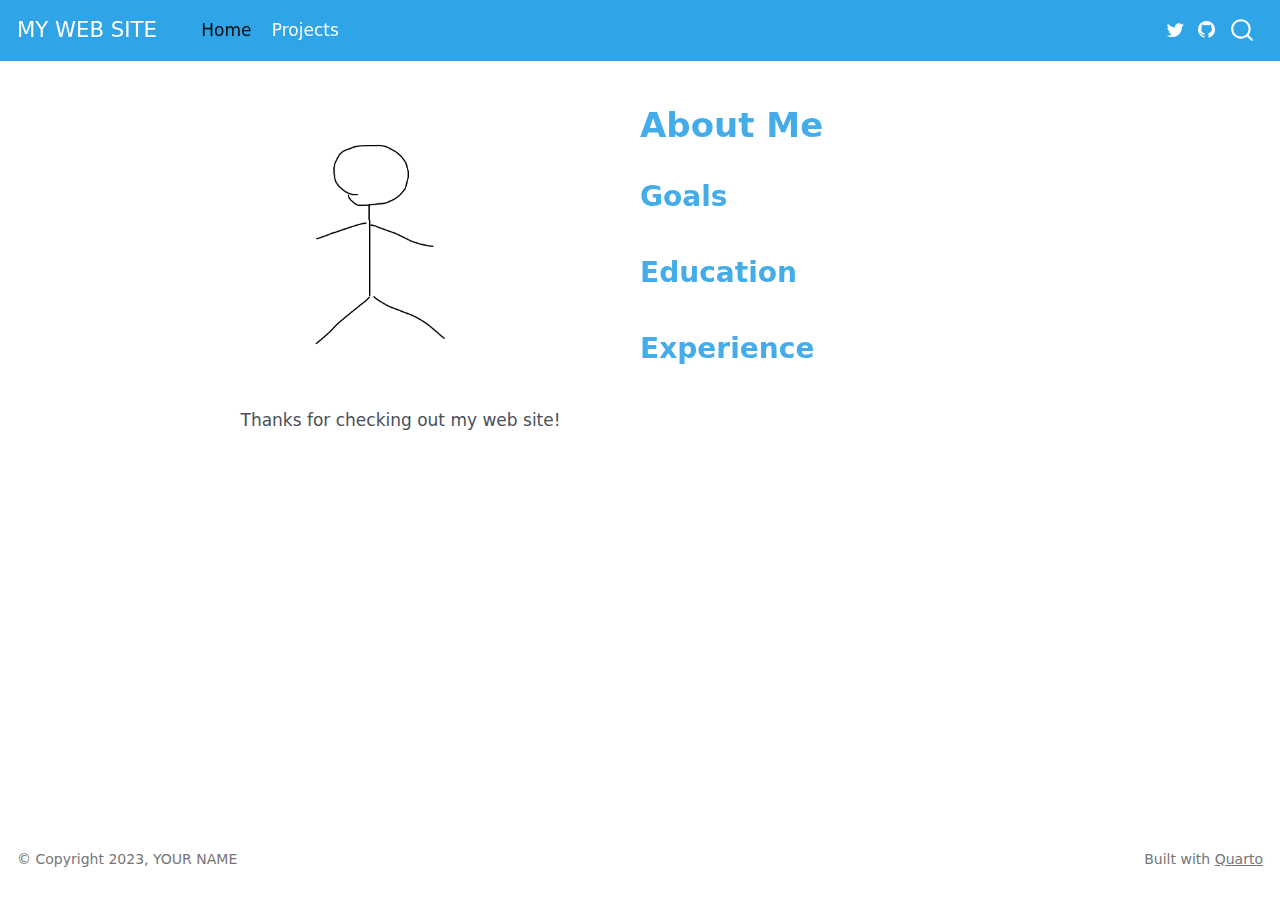
==== docs/index.html @ d1104edb "Initial commit" ====
<!DOCTYPE html>
<html xmlns="http://www.w3.org/1999/xhtml" lang="en" xml:lang="en"><head>

<meta charset="utf-8">
<meta name="generator" content="quarto-1.3.361">

<meta name="viewport" content="width=device-width, initial-scale=1.0, user-scalable=yes">


<title>MY WEB SITE - About Me</title>
<style>
code{white-space: pre-wrap;}
span.smallcaps{font-variant: small-caps;}
div.columns{display: flex; gap: min(4vw, 1.5em);}
div.column{flex: auto; overflow-x: auto;}
div.hanging-indent{margin-left: 1.5em; text-indent: -1.5em;}
ul.task-list{list-style: none;}
ul.task-list li input[type="checkbox"] {
  width: 0.8em;
  margin: 0 0.8em 0.2em -1em; /* quarto-specific, see https://github.com/quarto-dev/quarto-cli/issues/4556 */ 
  vertical-align: middle;
}
</style>


<script src="site_libs/quarto-nav/quarto-nav.js"></script>
<script src="site_libs/quarto-nav/headroom.min.js"></script>
<script src="site_libs/clipboard/clipboard.min.js"></script>
<script src="site_libs/quarto-search/autocomplete.umd.js"></script>
<script src="site_libs/quarto-search/fuse.min.js"></script>
<script src="site_libs/quarto-search/quarto-search.js"></script>
<meta name="quarto:offset" content="./">
<script src="site_libs/quarto-html/quarto.js"></script>
<script src="site_libs/quarto-html/popper.min.js"></script>
<script src="site_libs/quarto-html/tippy.umd.min.js"></script>
<link href="site_libs/quarto-html/tippy.css" rel="stylesheet">
<link href="site_libs/quarto-html/quarto-syntax-highlighting.css" rel="stylesheet" id="quarto-text-highlighting-styles">
<script src="site_libs/bootstrap/bootstrap.min.js"></script>
<link href="site_libs/bootstrap/bootstrap-icons.css" rel="stylesheet">
<link href="site_libs/bootstrap/bootstrap.min.css" rel="stylesheet" id="quarto-bootstrap" data-mode="light">
<script id="quarto-search-options" type="application/json">{
  "location": "navbar",
  "copy-button": false,
  "collapse-after": 3,
  "panel-placement": "end",
  "type": "overlay",
  "limit": 20,
  "language": {
    "search-no-results-text": "No results",
    "search-matching-documents-text": "matching documents",
    "search-copy-link-title": "Copy link to search",
    "search-hide-matches-text": "Hide additional matches",
    "search-more-match-text": "more match in this document",
    "search-more-matches-text": "more matches in this document",
    "search-clear-button-title": "Clear",
    "search-detached-cancel-button-title": "Cancel",
    "search-submit-button-title": "Submit",
    "search-label": "Search"
  }
}</script>


</head>

<body class="nav-fixed fullcontent">

<div id="quarto-search-results"></div>
  <header id="quarto-header" class="headroom fixed-top">
    <nav class="navbar navbar-expand-lg navbar-dark ">
      <div class="navbar-container container-fluid">
      <div class="navbar-brand-container">
    <a class="navbar-brand" href="./index.html">
    <span class="navbar-title">MY WEB SITE</span>
    </a>
  </div>
            <div id="quarto-search" class="" title="Search"></div>
          <button class="navbar-toggler" type="button" data-bs-toggle="collapse" data-bs-target="#navbarCollapse" aria-controls="navbarCollapse" aria-expanded="false" aria-label="Toggle navigation" onclick="if (window.quartoToggleHeadroom) { window.quartoToggleHeadroom(); }">
  <span class="navbar-toggler-icon"></span>
</button>
          <div class="collapse navbar-collapse" id="navbarCollapse">
            <ul class="navbar-nav navbar-nav-scroll me-auto">
  <li class="nav-item">
    <a class="nav-link active" href="./index.html" rel="" target="" aria-current="page">
 <span class="menu-text">Home</span></a>
  </li>  
  <li class="nav-item">
    <a class="nav-link" href="./projects.html" rel="" target="">
 <span class="menu-text">Projects</span></a>
  </li>  
</ul>
            <div class="quarto-navbar-tools ms-auto">
    <a href="https://twitter.com/" title="" class="quarto-navigation-tool px-1" aria-label=""><i class="bi bi-twitter"></i></a>
    <a href="https://github.com/YOURUSERNAME/YOURREPO" title="" class="quarto-navigation-tool px-1" aria-label=""><i class="bi bi-github"></i></a>
</div>
          </div> <!-- /navcollapse -->
      </div> <!-- /container-fluid -->
    </nav>
</header>
<!-- content -->
<div id="quarto-content" class="quarto-container page-columns page-rows-contents page-layout-article page-navbar">
<!-- sidebar -->
<!-- margin-sidebar -->
    
<!-- main -->
<main class="content page-columns page-full" id="quarto-document-content">



<div class="quarto-about-broadside column-page">
  <div class="about-main">
    <div class="about-entity" style="background-image: url('img/profile.png')"></div>
    <div class="about-contents"><header id="title-block-header" class="quarto-title-block default">
<div class="quarto-title">
<h1 class="title">About Me</h1>
</div>
<div class="quarto-title-meta">
  </div>
</header><div id="me">
<section id="goals" class="level2">
<h2 data-anchor-id="goals">Goals</h2>
</section>
<section id="education" class="level2">
<h2 data-anchor-id="education">Education</h2>
</section>
<section id="experience" class="level2">
<h2 data-anchor-id="experience">Experience</h2>
</section>
</div></div>
  </div>
</div>

<p>Thanks for checking out my web site!</p>




</main> <!-- /main -->
<script id="quarto-html-after-body" type="application/javascript">
window.document.addEventListener("DOMContentLoaded", function (event) {
  const toggleBodyColorMode = (bsSheetEl) => {
    const mode = bsSheetEl.getAttribute("data-mode");
    const bodyEl = window.document.querySelector("body");
    if (mode === "dark") {
      bodyEl.classList.add("quarto-dark");
      bodyEl.classList.remove("quarto-light");
    } else {
      bodyEl.classList.add("quarto-light");
      bodyEl.classList.remove("quarto-dark");
    }
  }
  const toggleBodyColorPrimary = () => {
    const bsSheetEl = window.document.querySelector("link#quarto-bootstrap");
    if (bsSheetEl) {
      toggleBodyColorMode(bsSheetEl);
    }
  }
  toggleBodyColorPrimary();  
  const isCodeAnnotation = (el) => {
    for (const clz of el.classList) {
      if (clz.startsWith('code-annotation-')) {                     
        return true;
      }
    }
    return false;
  }
  const clipboard = new window.ClipboardJS('.code-copy-button', {
    text: function(trigger) {
      const codeEl = trigger.previousElementSibling.cloneNode(true);
      for (const childEl of codeEl.children) {
        if (isCodeAnnotation(childEl)) {
          childEl.remove();
        }
      }
      return codeEl.innerText;
    }
  });
  clipboard.on('success', function(e) {
    // button target
    const button = e.trigger;
    // don't keep focus
    button.blur();
    // flash "checked"
    button.classList.add('code-copy-button-checked');
    var currentTitle = button.getAttribute("title");
    button.setAttribute("title", "Copied!");
    let tooltip;
    if (window.bootstrap) {
      button.setAttribute("data-bs-toggle", "tooltip");
      button.setAttribute("data-bs-placement", "left");
      button.setAttribute("data-bs-title", "Copied!");
      tooltip = new bootstrap.Tooltip(button, 
        { trigger: "manual", 
          customClass: "code-copy-button-tooltip",
          offset: [0, -8]});
      tooltip.show();    
    }
    setTimeout(function() {
      if (tooltip) {
        tooltip.hide();
        button.removeAttribute("data-bs-title");
        button.removeAttribute("data-bs-toggle");
        button.removeAttribute("data-bs-placement");
      }
      button.setAttribute("title", currentTitle);
      button.classList.remove('code-copy-button-checked');
    }, 1000);
    // clear code selection
    e.clearSelection();
  });
  function tippyHover(el, contentFn) {
    const config = {
      allowHTML: true,
      content: contentFn,
      maxWidth: 500,
      delay: 100,
      arrow: false,
      appendTo: function(el) {
          return el.parentElement;
      },
      interactive: true,
      interactiveBorder: 10,
      theme: 'quarto',
      placement: 'bottom-start'
    };
    window.tippy(el, config); 
  }
  const noterefs = window.document.querySelectorAll('a[role="doc-noteref"]');
  for (var i=0; i<noterefs.length; i++) {
    const ref = noterefs[i];
    tippyHover(ref, function() {
      // use id or data attribute instead here
      let href = ref.getAttribute('data-footnote-href') || ref.getAttribute('href');
      try { href = new URL(href).hash; } catch {}
      const id = href.replace(/^#\/?/, "");
      const note = window.document.getElementById(id);
      return note.innerHTML;
    });
  }
      let selectedAnnoteEl;
      const selectorForAnnotation = ( cell, annotation) => {
        let cellAttr = 'data-code-cell="' + cell + '"';
        let lineAttr = 'data-code-annotation="' +  annotation + '"';
        const selector = 'span[' + cellAttr + '][' + lineAttr + ']';
        return selector;
      }
      const selectCodeLines = (annoteEl) => {
        const doc = window.document;
        const targetCell = annoteEl.getAttribute("data-target-cell");
        const targetAnnotation = annoteEl.getAttribute("data-target-annotation");
        const annoteSpan = window.document.querySelector(selectorForAnnotation(targetCell, targetAnnotation));
        const lines = annoteSpan.getAttribute("data-code-lines").split(",");
        const lineIds = lines.map((line) => {
          return targetCell + "-" + line;
        })
        let top = null;
        let height = null;
        let parent = null;
        if (lineIds.length > 0) {
            //compute the position of the single el (top and bottom and make a div)
            const el = window.document.getElementById(lineIds[0]);
            top = el.offsetTop;
            height = el.offsetHeight;
            parent = el.parentElement.parentElement;
          if (lineIds.length > 1) {
            const lastEl = window.document.getElementById(lineIds[lineIds.length - 1]);
            const bottom = lastEl.offsetTop + lastEl.offsetHeight;
            height = bottom - top;
          }
          if (top !== null && height !== null && parent !== null) {
            // cook up a div (if necessary) and position it 
            let div = window.document.getElementById("code-annotation-line-highlight");
            if (div === null) {
              div = window.document.createElement("div");
              div.setAttribute("id", "code-annotation-line-highlight");
              div.style.position = 'absolute';
              parent.appendChild(div);
            }
            div.style.top = top - 2 + "px";
            div.style.height = height + 4 + "px";
            let gutterDiv = window.document.getElementById("code-annotation-line-highlight-gutter");
            if (gutterDiv === null) {
              gutterDiv = window.document.createElement("div");
              gutterDiv.setAttribute("id", "code-annotation-line-highlight-gutter");
              gutterDiv.style.position = 'absolute';
              const codeCell = window.document.getElementById(targetCell);
              const gutter = codeCell.querySelector('.code-annotation-gutter');
              gutter.appendChild(gutterDiv);
            }
            gutterDiv.style.top = top - 2 + "px";
            gutterDiv.style.height = height + 4 + "px";
          }
          selectedAnnoteEl = annoteEl;
        }
      };
      const unselectCodeLines = () => {
        const elementsIds = ["code-annotation-line-highlight", "code-annotation-line-highlight-gutter"];
        elementsIds.forEach((elId) => {
          const div = window.document.getElementById(elId);
          if (div) {
            div.remove();
          }
        });
        selectedAnnoteEl = undefined;
      };
      // Attach click handler to the DT
      const annoteDls = window.document.querySelectorAll('dt[data-target-cell]');
      for (const annoteDlNode of annoteDls) {
        annoteDlNode.addEventListener('click', (event) => {
          const clickedEl = event.target;
          if (clickedEl !== selectedAnnoteEl) {
            unselectCodeLines();
            const activeEl = window.document.querySelector('dt[data-target-cell].code-annotation-active');
            if (activeEl) {
              activeEl.classList.remove('code-annotation-active');
            }
            selectCodeLines(clickedEl);
            clickedEl.classList.add('code-annotation-active');
          } else {
            // Unselect the line
            unselectCodeLines();
            clickedEl.classList.remove('code-annotation-active');
          }
        });
      }
  const findCites = (el) => {
    const parentEl = el.parentElement;
    if (parentEl) {
      const cites = parentEl.dataset.cites;
      if (cites) {
        return {
          el,
          cites: cites.split(' ')
        };
      } else {
        return findCites(el.parentElement)
      }
    } else {
      return undefined;
    }
  };
  var bibliorefs = window.document.querySelectorAll('a[role="doc-biblioref"]');
  for (var i=0; i<bibliorefs.length; i++) {
    const ref = bibliorefs[i];
    const citeInfo = findCites(ref);
    if (citeInfo) {
      tippyHover(citeInfo.el, function() {
        var popup = window.document.createElement('div');
        citeInfo.cites.forEach(function(cite) {
          var citeDiv = window.document.createElement('div');
          citeDiv.classList.add('hanging-indent');
          citeDiv.classList.add('csl-entry');
          var biblioDiv = window.document.getElementById('ref-' + cite);
          if (biblioDiv) {
            citeDiv.innerHTML = biblioDiv.innerHTML;
          }
          popup.appendChild(citeDiv);
        });
        return popup.innerHTML;
      });
    }
  }
});
</script>
</div> <!-- /content -->
<footer class="footer">
  <div class="nav-footer">
    <div class="nav-footer-left">© Copyright 2023, YOUR NAME</div>   
    <div class="nav-footer-center">
      &nbsp;
    </div>
    <div class="nav-footer-right">Built with <a href="https://quarto.org/">Quarto</a></div>
  </div>
</footer>



</body></html>
---- docs/site_libs/quarto-html/tippy.css ----
.tippy-box[data-animation=fade][data-state=hidden]{opacity:0}[data-tippy-root]{max-width:calc(100vw - 10px)}.tippy-box{position:relative;background-color:#333;color:#fff;border-radius:4px;font-size:14px;line-height:1.4;white-space:normal;outline:0;transition-property:transform,visibility,opacity}.tippy-box[data-placement^=top]>.tippy-arrow{bottom:0}.tippy-box[data-placement^=top]>.tippy-arrow:before{bottom:-7px;left:0;border-width:8px 8px 0;border-top-color:initial;transform-origin:center top}.tippy-box[data-placement^=bottom]>.tippy-arrow{top:0}.tippy-box[data-placement^=bottom]>.tippy-arrow:before{top:-7px;left:0;border-width:0 8px 8px;border-bottom-color:initial;transform-origin:center bottom}.tippy-box[data-placement^=left]>.tippy-arrow{right:0}.tippy-box[data-placement^=left]>.tippy-arrow:before{border-width:8px 0 8px 8px;border-left-color:initial;right:-7px;transform-origin:center left}.tippy-box[data-placement^=right]>.tippy-arrow{left:0}.tippy-box[data-placement^=right]>.tippy-arrow:before{left:-7px;border-width:8px 8px 8px 0;border-right-color:initial;transform-origin:center right}.tippy-box[data-inertia][data-state=visible]{transition-timing-function:cubic-bezier(.54,1.5,.38,1.11)}.tippy-arrow{width:16px;height:16px;color:#333}.tippy-arrow:before{content:"";position:absolute;border-color:transparent;border-style:solid}.tippy-content{position:relative;padding:5px 9px;z-index:1}
---- docs/site_libs/quarto-html/quarto-syntax-highlighting.css ----
/* quarto syntax highlight colors */
:root {
  --quarto-hl-ot-color: #003B4F;
  --quarto-hl-at-color: #657422;
  --quarto-hl-ss-color: #20794D;
  --quarto-hl-an-color: #5E5E5E;
  --quarto-hl-fu-color: #4758AB;
  --quarto-hl-st-color: #20794D;
  --quarto-hl-cf-color: #003B4F;
  --quarto-hl-op-color: #5E5E5E;
  --quarto-hl-er-color: #AD0000;
  --quarto-hl-bn-color: #AD0000;
  --quarto-hl-al-color: #AD0000;
  --quarto-hl-va-color: #111111;
  --quarto-hl-bu-color: inherit;
  --quarto-hl-ex-color: inherit;
  --quarto-hl-pp-color: #AD0000;
  --quarto-hl-in-color: #5E5E5E;
  --quarto-hl-vs-color: #20794D;
  --quarto-hl-wa-color: #5E5E5E;
  --quarto-hl-do-color: #5E5E5E;
  --quarto-hl-im-color: #00769E;
  --quarto-hl-ch-color: #20794D;
  --quarto-hl-dt-color: #AD0000;
  --quarto-hl-fl-color: #AD0000;
  --quarto-hl-co-color: #5E5E5E;
  --quarto-hl-cv-color: #5E5E5E;
  --quarto-hl-cn-color: #8f5902;
  --quarto-hl-sc-color: #5E5E5E;
  --quarto-hl-dv-color: #AD0000;
  --quarto-hl-kw-color: #003B4F;
}

/* other quarto variables */
:root {
  --quarto-font-monospace: SFMono-Regular, Menlo, Monaco, Consolas, "Liberation Mono", "Courier New", monospace;
}

pre > code.sourceCode > span {
  color: #003B4F;
}

code span {
  color: #003B4F;
}

code.sourceCode > span {
  color: #003B4F;
}

div.sourceCode,
div.sourceCode pre.sourceCode {
  color: #003B4F;
}

code span.ot {
  color: #003B4F;
  font-style: inherit;
}

code span.at {
  color: #657422;
  font-style: inherit;
}

code span.ss {
  color: #20794D;
  font-style: inherit;
}

code span.an {
  color: #5E5E5E;
  font-style: inherit;
}

code span.fu {
  color: #4758AB;
  font-style: inherit;
}

code span.st {
  color: #20794D;
  font-style: inherit;
}

code span.cf {
  color: #003B4F;
  font-style: inherit;
}

code span.op {
  color: #5E5E5E;
  font-style: inherit;
}

code span.er {
  color: #AD0000;
  font-style: inherit;
}

code span.bn {
  color: #AD0000;
  font-style: inherit;
}

code span.al {
  color: #AD0000;
  font-style: inherit;
}

code span.va {
  color: #111111;
  font-style: inherit;
}

code span.bu {
  font-style: inherit;
}

code span.ex {
  font-style: inherit;
}

code span.pp {
  color: #AD0000;
  font-style: inherit;
}

code span.in {
  color: #5E5E5E;
  font-style: inherit;
}

code span.vs {
  color: #20794D;
  font-style: inherit;
}

code span.wa {
  color: #5E5E5E;
  font-style: italic;
}

code span.do {
  color: #5E5E5E;
  font-style: italic;
}

code span.im {
  color: #00769E;
  font-style: inherit;
}

code span.ch {
  color: #20794D;
  font-style: inherit;
}

code span.dt {
  color: #AD0000;
  font-style: inherit;
}

code span.fl {
  color: #AD0000;
  font-style: inherit;
}

code span.co {
  color: #5E5E5E;
  font-style: inherit;
}

code span.cv {
  color: #5E5E5E;
  font-style: italic;
}

code span.cn {
  color: #8f5902;
  font-style: inherit;
}

code span.sc {
  color: #5E5E5E;
  font-style: inherit;
}

code span.dv {
  color: #AD0000;
  font-style: inherit;
}

code span.kw {
  color: #003B4F;
  font-style: inherit;
}

.prevent-inlining {
  content: "</";
}

/*# sourceMappingURL=debc5d5d77c3f9108843748ff7464032.css.map */
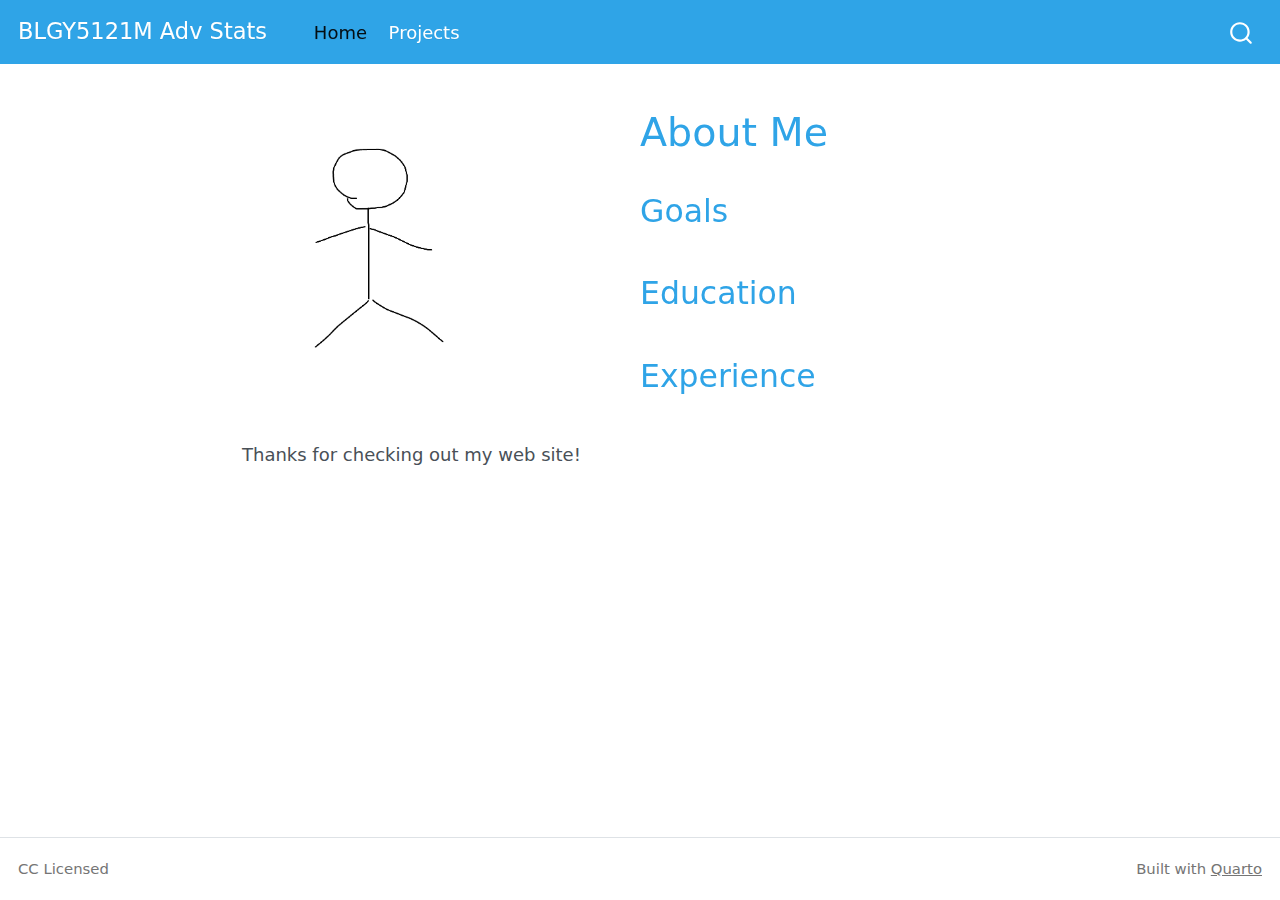
==== commit 05039394: "template website" ====
--- a/docs/index.html
+++ b/docs/index.html
@@ -2,12 +2,12 @@
 <html xmlns="http://www.w3.org/1999/xhtml" lang="en" xml:lang="en"><head>
 
 <meta charset="utf-8">
-<meta name="generator" content="quarto-1.3.361">
+<meta name="generator" content="quarto-1.2.335">
 
 <meta name="viewport" content="width=device-width, initial-scale=1.0, user-scalable=yes">
 
 
-<title>MY WEB SITE - About Me</title>
+<title>BLGY5121M Adv Stats - About Me</title>
 <style>
 code{white-space: pre-wrap;}
 span.smallcaps{font-variant: small-caps;}
@@ -17,7 +17,7 @@
 ul.task-list{list-style: none;}
 ul.task-list li input[type="checkbox"] {
   width: 0.8em;
-  margin: 0 0.8em 0.2em -1em; /* quarto-specific, see https://github.com/quarto-dev/quarto-cli/issues/4556 */ 
+  margin: 0 0.8em 0.2em -1.6em;
   vertical-align: middle;
 }
 </style>
@@ -54,8 +54,7 @@
     "search-more-matches-text": "more matches in this document",
     "search-clear-button-title": "Clear",
     "search-detached-cancel-button-title": "Cancel",
-    "search-submit-button-title": "Submit",
-    "search-label": "Search"
+    "search-submit-button-title": "Submit"
   }
 }</script>
 
@@ -70,28 +69,24 @@
       <div class="navbar-container container-fluid">
       <div class="navbar-brand-container">
     <a class="navbar-brand" href="./index.html">
-    <span class="navbar-title">MY WEB SITE</span>
+    <span class="navbar-title">BLGY5121M Adv Stats</span>
     </a>
   </div>
-            <div id="quarto-search" class="" title="Search"></div>
           <button class="navbar-toggler" type="button" data-bs-toggle="collapse" data-bs-target="#navbarCollapse" aria-controls="navbarCollapse" aria-expanded="false" aria-label="Toggle navigation" onclick="if (window.quartoToggleHeadroom) { window.quartoToggleHeadroom(); }">
   <span class="navbar-toggler-icon"></span>
 </button>
           <div class="collapse navbar-collapse" id="navbarCollapse">
             <ul class="navbar-nav navbar-nav-scroll me-auto">
   <li class="nav-item">
-    <a class="nav-link active" href="./index.html" rel="" target="" aria-current="page">
+    <a class="nav-link active" href="./index.html" aria-current="page">
  <span class="menu-text">Home</span></a>
   </li>  
   <li class="nav-item">
-    <a class="nav-link" href="./projects.html" rel="" target="">
+    <a class="nav-link" href="./projects.html">
  <span class="menu-text">Projects</span></a>
   </li>  
 </ul>
-            <div class="quarto-navbar-tools ms-auto">
-    <a href="https://twitter.com/" title="" class="quarto-navigation-tool px-1" aria-label=""><i class="bi bi-twitter"></i></a>
-    <a href="https://github.com/YOURUSERNAME/YOURREPO" title="" class="quarto-navigation-tool px-1" aria-label=""><i class="bi bi-github"></i></a>
-</div>
+              <div id="quarto-search" class="" title="Search"></div>
           </div> <!-- /navcollapse -->
       </div> <!-- /container-fluid -->
     </nav>
@@ -155,23 +150,9 @@
     }
   }
   toggleBodyColorPrimary();  
-  const isCodeAnnotation = (el) => {
-    for (const clz of el.classList) {
-      if (clz.startsWith('code-annotation-')) {                     
-        return true;
-      }
-    }
-    return false;
-  }
   const clipboard = new window.ClipboardJS('.code-copy-button', {
-    text: function(trigger) {
-      const codeEl = trigger.previousElementSibling.cloneNode(true);
-      for (const childEl of codeEl.children) {
-        if (isCodeAnnotation(childEl)) {
-          childEl.remove();
-        }
-      }
-      return codeEl.innerText;
+    target: function(trigger) {
+      return trigger.previousElementSibling;
     }
   });
   clipboard.on('success', function(e) {
@@ -236,92 +217,6 @@
       return note.innerHTML;
     });
   }
-      let selectedAnnoteEl;
-      const selectorForAnnotation = ( cell, annotation) => {
-        let cellAttr = 'data-code-cell="' + cell + '"';
-        let lineAttr = 'data-code-annotation="' +  annotation + '"';
-        const selector = 'span[' + cellAttr + '][' + lineAttr + ']';
-        return selector;
-      }
-      const selectCodeLines = (annoteEl) => {
-        const doc = window.document;
-        const targetCell = annoteEl.getAttribute("data-target-cell");
-        const targetAnnotation = annoteEl.getAttribute("data-target-annotation");
-        const annoteSpan = window.document.querySelector(selectorForAnnotation(targetCell, targetAnnotation));
-        const lines = annoteSpan.getAttribute("data-code-lines").split(",");
-        const lineIds = lines.map((line) => {
-          return targetCell + "-" + line;
-        })
-        let top = null;
-        let height = null;
-        let parent = null;
-        if (lineIds.length > 0) {
-            //compute the position of the single el (top and bottom and make a div)
-            const el = window.document.getElementById(lineIds[0]);
-            top = el.offsetTop;
-            height = el.offsetHeight;
-            parent = el.parentElement.parentElement;
-          if (lineIds.length > 1) {
-            const lastEl = window.document.getElementById(lineIds[lineIds.length - 1]);
-            const bottom = lastEl.offsetTop + lastEl.offsetHeight;
-            height = bottom - top;
-          }
-          if (top !== null && height !== null && parent !== null) {
-            // cook up a div (if necessary) and position it 
-            let div = window.document.getElementById("code-annotation-line-highlight");
-            if (div === null) {
-              div = window.document.createElement("div");
-              div.setAttribute("id", "code-annotation-line-highlight");
-              div.style.position = 'absolute';
-              parent.appendChild(div);
-            }
-            div.style.top = top - 2 + "px";
-            div.style.height = height + 4 + "px";
-            let gutterDiv = window.document.getElementById("code-annotation-line-highlight-gutter");
-            if (gutterDiv === null) {
-              gutterDiv = window.document.createElement("div");
-              gutterDiv.setAttribute("id", "code-annotation-line-highlight-gutter");
-              gutterDiv.style.position = 'absolute';
-              const codeCell = window.document.getElementById(targetCell);
-              const gutter = codeCell.querySelector('.code-annotation-gutter');
-              gutter.appendChild(gutterDiv);
-            }
-            gutterDiv.style.top = top - 2 + "px";
-            gutterDiv.style.height = height + 4 + "px";
-          }
-          selectedAnnoteEl = annoteEl;
-        }
-      };
-      const unselectCodeLines = () => {
-        const elementsIds = ["code-annotation-line-highlight", "code-annotation-line-highlight-gutter"];
-        elementsIds.forEach((elId) => {
-          const div = window.document.getElementById(elId);
-          if (div) {
-            div.remove();
-          }
-        });
-        selectedAnnoteEl = undefined;
-      };
-      // Attach click handler to the DT
-      const annoteDls = window.document.querySelectorAll('dt[data-target-cell]');
-      for (const annoteDlNode of annoteDls) {
-        annoteDlNode.addEventListener('click', (event) => {
-          const clickedEl = event.target;
-          if (clickedEl !== selectedAnnoteEl) {
-            unselectCodeLines();
-            const activeEl = window.document.querySelector('dt[data-target-cell].code-annotation-active');
-            if (activeEl) {
-              activeEl.classList.remove('code-annotation-active');
-            }
-            selectCodeLines(clickedEl);
-            clickedEl.classList.add('code-annotation-active');
-          } else {
-            // Unselect the line
-            unselectCodeLines();
-            clickedEl.classList.remove('code-annotation-active');
-          }
-        });
-      }
   const findCites = (el) => {
     const parentEl = el.parentElement;
     if (parentEl) {
@@ -364,10 +259,7 @@
 </div> <!-- /content -->
 <footer class="footer">
   <div class="nav-footer">
-    <div class="nav-footer-left">© Copyright 2023, YOUR NAME</div>   
-    <div class="nav-footer-center">
-      &nbsp;
-    </div>
+    <div class="nav-footer-left">CC Licensed</div>   
     <div class="nav-footer-right">Built with <a href="https://quarto.org/">Quarto</a></div>
   </div>
 </footer>
--- a/docs/site_libs/quarto-html/quarto-syntax-highlighting.css
+++ b/docs/site_libs/quarto-html/quarto-syntax-highlighting.css
@@ -55,85 +55,62 @@
 
 code span.ot {
   color: #003B4F;
-  font-style: inherit;
 }
 
 code span.at {
   color: #657422;
-  font-style: inherit;
 }
 
 code span.ss {
   color: #20794D;
-  font-style: inherit;
 }
 
 code span.an {
   color: #5E5E5E;
-  font-style: inherit;
 }
 
 code span.fu {
   color: #4758AB;
-  font-style: inherit;
 }
 
 code span.st {
   color: #20794D;
-  font-style: inherit;
 }
 
 code span.cf {
   color: #003B4F;
-  font-style: inherit;
 }
 
 code span.op {
   color: #5E5E5E;
-  font-style: inherit;
 }
 
 code span.er {
   color: #AD0000;
-  font-style: inherit;
 }
 
 code span.bn {
   color: #AD0000;
-  font-style: inherit;
 }
 
 code span.al {
   color: #AD0000;
-  font-style: inherit;
 }
 
 code span.va {
   color: #111111;
-  font-style: inherit;
-}
-
-code span.bu {
-  font-style: inherit;
-}
-
-code span.ex {
-  font-style: inherit;
 }
 
 code span.pp {
   color: #AD0000;
-  font-style: inherit;
 }
 
 code span.in {
   color: #5E5E5E;
-  font-style: inherit;
 }
 
 code span.vs {
   color: #20794D;
-  font-style: inherit;
 }
 
 code span.wa {
@@ -148,27 +125,22 @@
 
 code span.im {
   color: #00769E;
-  font-style: inherit;
 }
 
 code span.ch {
   color: #20794D;
-  font-style: inherit;
 }
 
 code span.dt {
   color: #AD0000;
-  font-style: inherit;
 }
 
 code span.fl {
   color: #AD0000;
-  font-style: inherit;
 }
 
 code span.co {
   color: #5E5E5E;
-  font-style: inherit;
 }
 
 code span.cv {
@@ -178,22 +150,18 @@
 
 code span.cn {
   color: #8f5902;
-  font-style: inherit;
 }
 
 code span.sc {
   color: #5E5E5E;
-  font-style: inherit;
 }
 
 code span.dv {
   color: #AD0000;
-  font-style: inherit;
 }
 
 code span.kw {
   color: #003B4F;
-  font-style: inherit;
 }
 
 .prevent-inlining {
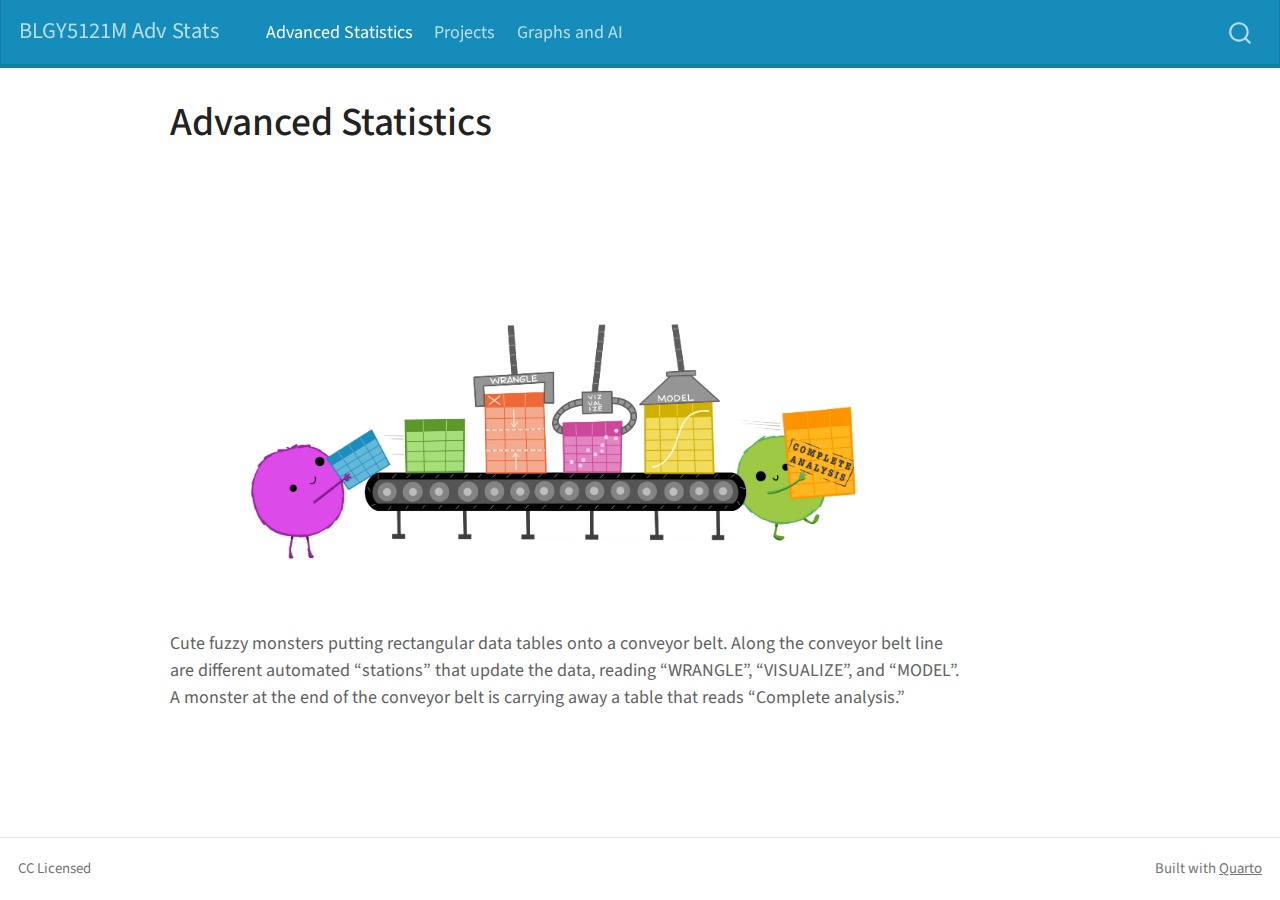
==== commit b4129113: "graphs" ====
--- a/docs/index.html
+++ b/docs/index.html
@@ -7,7 +7,7 @@
 <meta name="viewport" content="width=device-width, initial-scale=1.0, user-scalable=yes">
 
 
-<title>BLGY5121M Adv Stats - About Me</title>
+<title>BLGY5121M Adv Stats - Advanced Statistics</title>
 <style>
 code{white-space: pre-wrap;}
 span.smallcaps{font-variant: small-caps;}
@@ -33,6 +33,7 @@
 <script src="site_libs/quarto-html/quarto.js"></script>
 <script src="site_libs/quarto-html/popper.min.js"></script>
 <script src="site_libs/quarto-html/tippy.umd.min.js"></script>
+<script src="site_libs/quarto-html/anchor.min.js"></script>
 <link href="site_libs/quarto-html/tippy.css" rel="stylesheet">
 <link href="site_libs/quarto-html/quarto-syntax-highlighting.css" rel="stylesheet" id="quarto-text-highlighting-styles">
 <script src="site_libs/bootstrap/bootstrap.min.js"></script>
@@ -61,7 +62,7 @@
 
 </head>
 
-<body class="nav-fixed fullcontent">
+<body class="nav-fixed">
 
 <div id="quarto-search-results"></div>
   <header id="quarto-header" class="headroom fixed-top">
@@ -79,11 +80,15 @@
             <ul class="navbar-nav navbar-nav-scroll me-auto">
   <li class="nav-item">
     <a class="nav-link active" href="./index.html" aria-current="page">
- <span class="menu-text">Home</span></a>
+ <span class="menu-text">Advanced Statistics</span></a>
   </li>  
   <li class="nav-item">
     <a class="nav-link" href="./projects.html">
  <span class="menu-text">Projects</span></a>
+  </li>  
+  <li class="nav-item">
+    <a class="nav-link" href="./aiandgraphs.html">
+ <span class="menu-text">Graphs and AI</span></a>
   </li>  
 </ul>
               <div id="quarto-search" class="" title="Search"></div>
@@ -95,37 +100,35 @@
 <div id="quarto-content" class="quarto-container page-columns page-rows-contents page-layout-article page-navbar">
 <!-- sidebar -->
 <!-- margin-sidebar -->
+    <div id="quarto-margin-sidebar" class="sidebar margin-sidebar">
+        
+    </div>
+<!-- main -->
+<main class="content" id="quarto-document-content">
+
+<header id="title-block-header" class="quarto-title-block default">
+<div class="quarto-title">
+<h1 class="title">Advanced Statistics</h1>
+</div>
+
+
+
+<div class="quarto-title-meta">
+
     
-<!-- main -->
-<main class="content page-columns page-full" id="quarto-document-content">
-
-
-
-<div class="quarto-about-broadside column-page">
-  <div class="about-main">
-    <div class="about-entity" style="background-image: url('img/profile.png')"></div>
-    <div class="about-contents"><header id="title-block-header" class="quarto-title-block default">
-<div class="quarto-title">
-<h1 class="title">About Me</h1>
+  
+    
+  </div>
+  
+
+</header>
+
+<div class="quarto-figure quarto-figure-center">
+<figure class="figure">
+<p><img src="./img/tidydata_5.jpg" class="img-fluid figure-img"></p>
+<p></p><figcaption class="figure-caption">Cute fuzzy monsters putting rectangular data tables onto a conveyor belt. Along the conveyor belt line are different automated “stations” that update the data, reading “WRANGLE”, “VISUALIZE”, and “MODEL”. A monster at the end of the conveyor belt is carrying away a table that reads “Complete analysis.”</figcaption><p></p>
+</figure>
 </div>
-<div class="quarto-title-meta">
-  </div>
-</header><div id="me">
-<section id="goals" class="level2">
-<h2 data-anchor-id="goals">Goals</h2>
-</section>
-<section id="education" class="level2">
-<h2 data-anchor-id="education">Education</h2>
-</section>
-<section id="experience" class="level2">
-<h2 data-anchor-id="experience">Experience</h2>
-</section>
-</div></div>
-  </div>
-</div>
-
-<p>Thanks for checking out my web site!</p>
-
 
 
 
@@ -150,6 +153,13 @@
     }
   }
   toggleBodyColorPrimary();  
+  const icon = "";
+  const anchorJS = new window.AnchorJS();
+  anchorJS.options = {
+    placement: 'right',
+    icon: icon
+  };
+  anchorJS.add('.anchored');
   const clipboard = new window.ClipboardJS('.code-copy-button', {
     target: function(trigger) {
       return trigger.previousElementSibling;
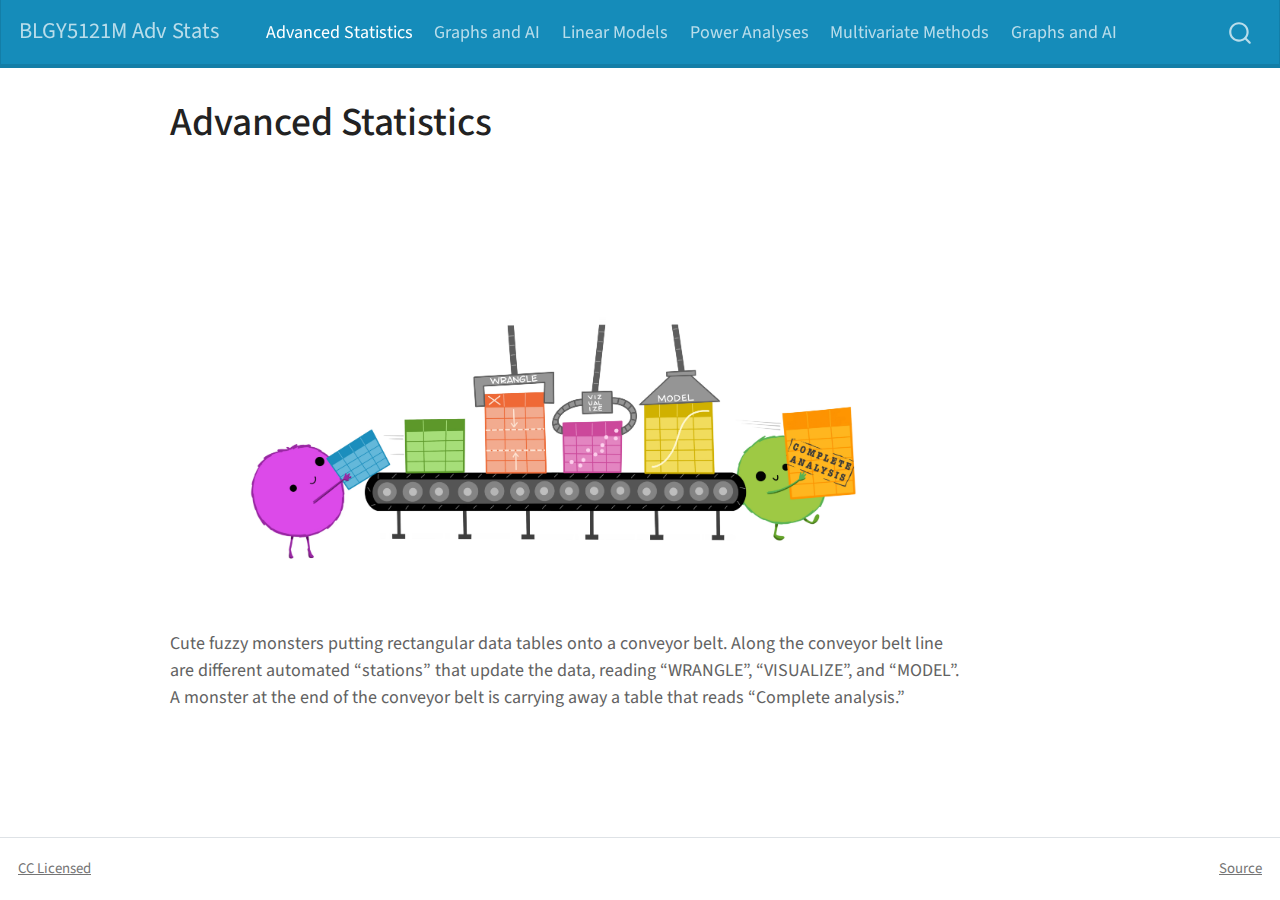
==== commit 28e055d5: "one file sorting merge issues" ====
--- a/docs/index.html
+++ b/docs/index.html
@@ -83,8 +83,20 @@
  <span class="menu-text">Advanced Statistics</span></a>
   </li>  
   <li class="nav-item">
-    <a class="nav-link" href="./projects.html">
- <span class="menu-text">Projects</span></a>
+    <a class="nav-link" href="./aiandgraphs.html">
+ <span class="menu-text">Graphs and AI</span></a>
+  </li>  
+  <li class="nav-item">
+    <a class="nav-link" href="./lm.html">
+ <span class="menu-text">Linear Models</span></a>
+  </li>  
+  <li class="nav-item">
+    <a class="nav-link" href="./power.html">
+ <span class="menu-text">Power Analyses</span></a>
+  </li>  
+  <li class="nav-item">
+    <a class="nav-link" href="./multivariatemethods.html">
+ <span class="menu-text">Multivariate Methods</span></a>
   </li>  
   <li class="nav-item">
     <a class="nav-link" href="./aiandgraphs.html">
@@ -269,8 +281,8 @@
 </div> <!-- /content -->
 <footer class="footer">
   <div class="nav-footer">
-    <div class="nav-footer-left">CC Licensed</div>   
-    <div class="nav-footer-right">Built with <a href="https://quarto.org/">Quarto</a></div>
+    <div class="nav-footer-left"><a href="https://creativecommons.org/">CC Licensed</a></div>   
+    <div class="nav-footer-right"><a href="https://github.com/acriach/BLGY5121MAdvStats">Source</a></div>
   </div>
 </footer>
 
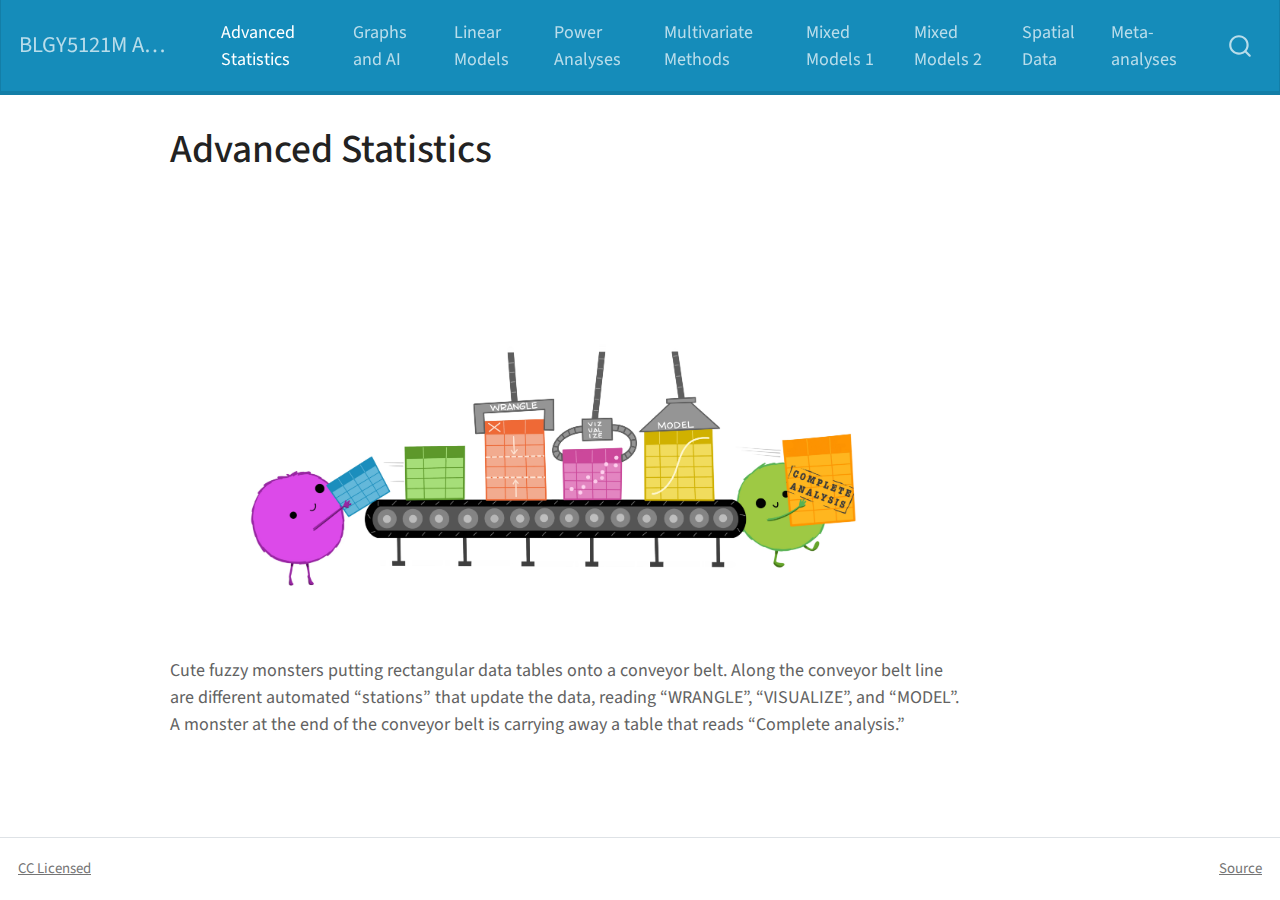
==== commit 26d0f0af: "correct figalt" ====
--- a/docs/index.html
+++ b/docs/index.html
@@ -99,8 +99,20 @@
  <span class="menu-text">Multivariate Methods</span></a>
   </li>  
   <li class="nav-item">
-    <a class="nav-link" href="./aiandgraphs.html">
- <span class="menu-text">Graphs and AI</span></a>
+    <a class="nav-link" href="./mixedmodels1.html">
+ <span class="menu-text">Mixed Models 1</span></a>
+  </li>  
+  <li class="nav-item">
+    <a class="nav-link" href="./mixedmodels2.html">
+ <span class="menu-text">Mixed Models 2</span></a>
+  </li>  
+  <li class="nav-item">
+    <a class="nav-link" href="./spatial.html">
+ <span class="menu-text">Spatial Data</span></a>
+  </li>  
+  <li class="nav-item">
+    <a class="nav-link" href="./metaanalyses.html">
+ <span class="menu-text">Meta-analyses</span></a>
   </li>  
 </ul>
               <div id="quarto-search" class="" title="Search"></div>
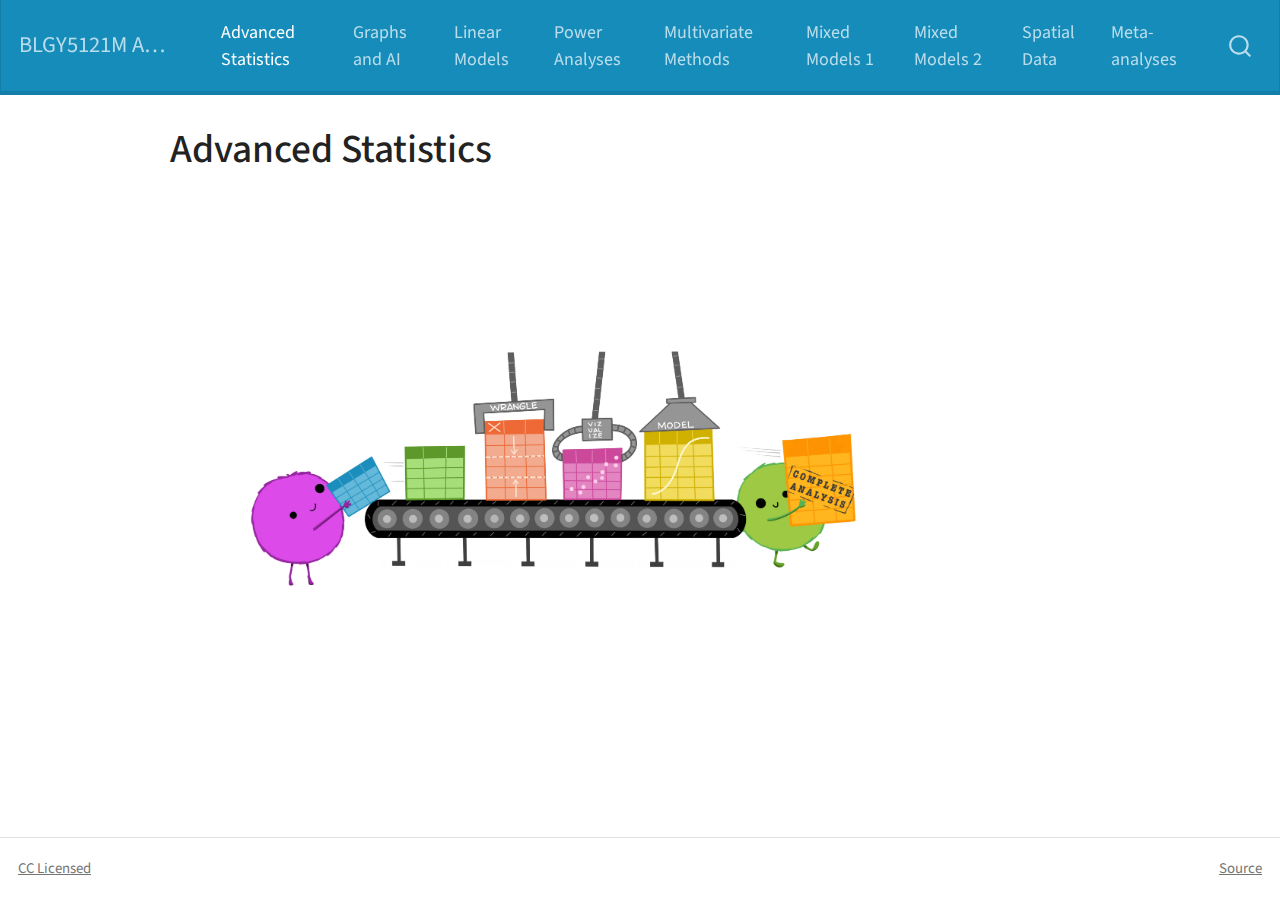
==== commit a4457ad4: "fixed alt text index" ====
--- a/docs/index.html
+++ b/docs/index.html
@@ -147,12 +147,7 @@
 
 </header>
 
-<div class="quarto-figure quarto-figure-center">
-<figure class="figure">
-<p><img src="./img/tidydata_5.jpg" class="img-fluid figure-img"></p>
-<p></p><figcaption class="figure-caption">Cute fuzzy monsters putting rectangular data tables onto a conveyor belt. Along the conveyor belt line are different automated “stations” that update the data, reading “WRANGLE”, “VISUALIZE”, and “MODEL”. A monster at the end of the conveyor belt is carrying away a table that reads “Complete analysis.”</figcaption><p></p>
-</figure>
-</div>
+<p><img src="./img/tidydata_5.jpg" class="img-fluid" alt="Cute fuzzy monsters putting rectangular data tables onto a conveyor belt. Along the conveyor belt line are different automated “stations” that update the data, reading “WRANGLE”, “VISUALIZE”, and “MODEL”. A monster at the end of the conveyor belt is carrying away a table that reads “Complete analysis.” "></p>
 
 
 
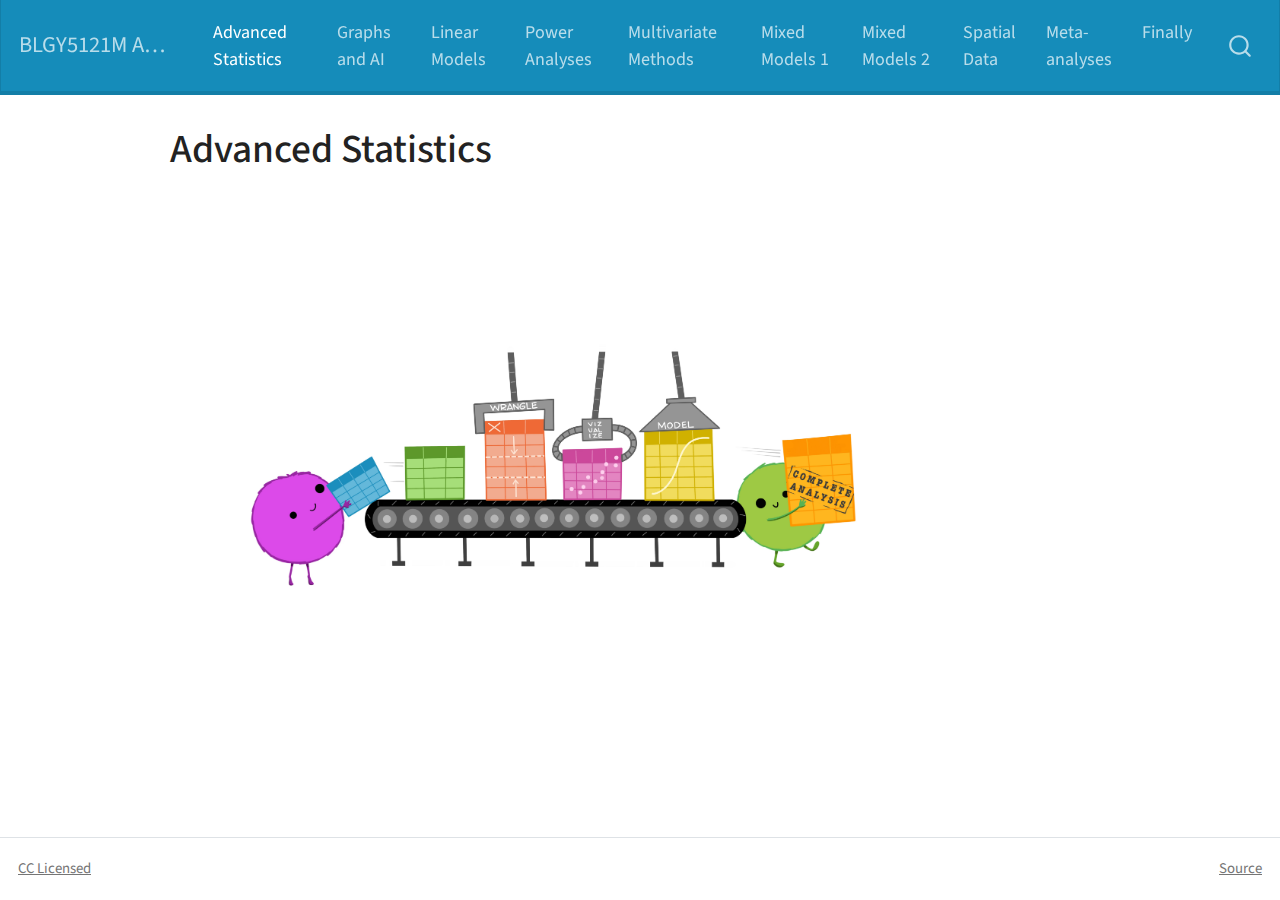
==== commit c416c9f9: "re rendered everything" ====
--- a/docs/index.html
+++ b/docs/index.html
@@ -114,6 +114,10 @@
     <a class="nav-link" href="./metaanalyses.html">
  <span class="menu-text">Meta-analyses</span></a>
   </li>  
+  <li class="nav-item">
+    <a class="nav-link" href="./finally.html">
+ <span class="menu-text">Finally</span></a>
+  </li>  
 </ul>
               <div id="quarto-search" class="" title="Search"></div>
           </div> <!-- /navcollapse -->
